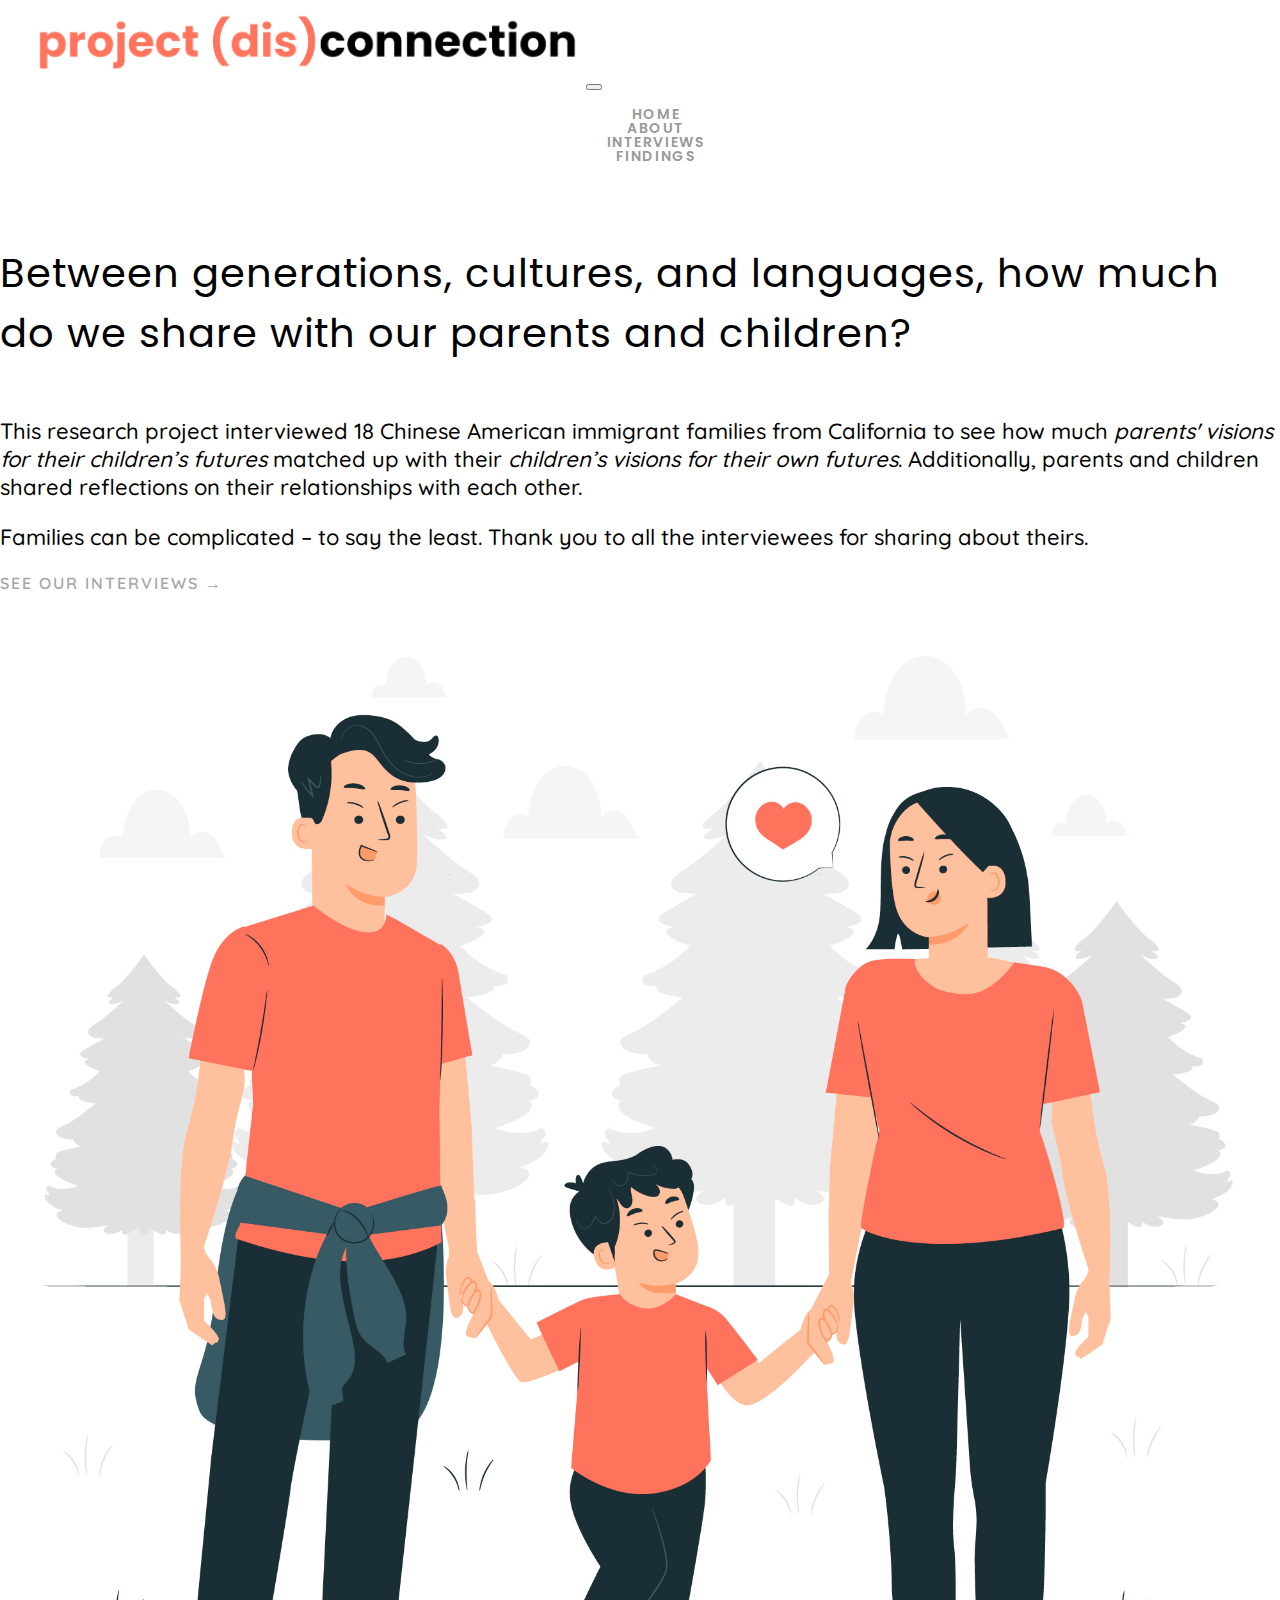
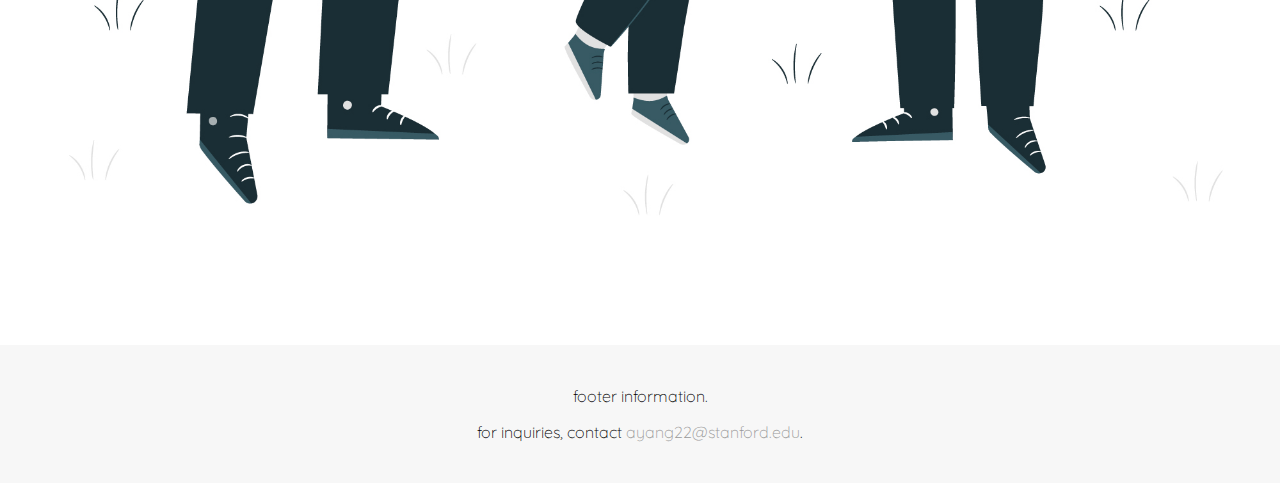
==== index.html @ 97ed6b00 "Uploading files 1" ====
<!DOCTYPE html>
<html lang="en">

<head>
  <meta charset="UTF-8">
  <meta http-equiv="X-UA-Compatible" content="IE=edge">
  <meta name="viewport" content="width=device-width, initial-scale=1.0">
  <title>Project (Dis)Connection</title>
  <!-- google fonts -->
  <link
    href="https://fonts.googleapis.com/css2?family=Poppins:ital,wght@0,300;0,400;0,500;0,600;0,700;0,800;1,300;1,400;1,500;1,600;1,700&display=swap"
    rel="stylesheet">
  <link href="https://fonts.googleapis.com/css2?family=Quicksand:wght@300&display=swap" rel="stylesheet">
  <!-- bootstrap CSS file -->
  <link href="https://cdn.jsdelivr.net/npm/bootstrap@5.1.3/dist/css/bootstrap.min.css" rel="stylesheet"
    integrity="sha384-1BmE4kWBq78iYhFldvKuhfTAU6auU8tT94WrHftjDbrCEXSU1oBoqyl2QvZ6jIW3" crossorigin="anonymous">
  <!-- box icon -->
  <link href='https://unpkg.com/boxicons@2.1.1/css/boxicons.min.css' rel='stylesheet'>
  <!-- CSS style -->
  <link rel="stylesheet" href="css/style.css">
</head>

<body>
  <!-- main start -->
  <div class="main-wrapper">
    <!-- header start -->
    <div class="header">

      <!-- navbar start -->
      <nav class="navbar navbar-expand-lg navbar-light">
        <div class="container-fluid">
          <a class="navbar-brand" href="index.html">
            <img src="img/logo.png" width="550" alt="">
          </a>
          
          <button class="navbar-toggler" type="button" data-bs-toggle="collapse" data-bs-target="#navbarSupportedContent" aria-controls="navbarSupportedContent" aria-expanded="false" aria-label="Toggle navigation">
            <span class="navbar-toggler-icon"></span>
          </button>

          <div class="collapse navbar-collapse" id="navbarSupportedContent">
            <ul class="navbar-nav ms-auto mt-2 mt-lg-0">

              <li class="nav-item">
                <a class="nav-link" href="index.html">home</a>
              </li>
              <li class="nav-item">
                <a class="nav-link" href="about.html">about</a>
              </li>
              <li class="nav-item">
                <a class="nav-link" href="interviews.html">interviews</a>
              </li>
              <li class="nav-item">
                <a class="nav-link" href="findings.html">findings</a>
              </li>

            </ul>
          </div>

        </div>
      </nav>
      <!-- navbar end -->

    </div>
    <!-- header end -->

    <!-- banner content start -->
    <div class="banner-section">
      <div class="container">
      <div class="row justify-content-center align-items-center">
        <div class="col-lg-6">
          <h1 class="banner-title">
            Between generations, cultures, and languages, how much do we share with our parents and children?
          </h1>
          <p class="banner-desc pb-3">
            This research project interviewed 18 Chinese American immigrant families from California
            to see how much <i>parents' visions for their children’s futures</i> matched up with their <i>children’s visions
            for their own futures</i>. Additionally, parents and children shared reflections on their relationships
            with each other.
          </p>
          <p class="banner-desc pb-3">
            Families can be complicated – to say the least. Thank you to all the interviewees for sharing about theirs.
          </p>
          <a href="interviews.html" class="banner-btn">
            see our interviews &rarr;
          </a>
        </div>
        <div class="col-lg-6 col-md-8">
          <img src="img/1.jpg" alt="">
        </div>
      </div>
    </div>
    <!-- banner content end -->

  </div>
  <!-- main end -->

  <!-- footer start -->
  <div class="footer">
    <p>footer information.</p>
    <p>for inquiries, contact <a href="mailto:ayang22@stanford.edu">ayang22@stanford.edu</a>.</p>
  </div>
  <!-- footer end -->

  <!-- bootstrap JS file -->
  <script src="https://cdn.jsdelivr.net/npm/bootstrap@5.1.3/dist/js/bootstrap.bundle.min.js"
    integrity="sha384-ka7Sk0Gln4gmtz2MlQnikT1wXgYsOg+OMhuP+IlRH9sENBO0LRn5q+8nbTov4+1p" crossorigin="anonymous">
  </script>
</body>

</html>
---- css/style.css ----
/* general CSS */

body {
    margin: 0 auto;
    padding: 0;
    box-sizing: border-box;
    font-family: 'Quicksand', sans-serif;
    background: #fff;
    color: #000;
    overflow-x: hidden;
}

ul {
    list-style: none;
}

img {
    max-width: 100%;

}

/* links */

a {
    text-decoration: none !important;
    color: #999;
    transition: all 0.5s ease-in-out;
}

a:hover {
    color: #ff735c !important;
}

/* navbar */

.navbar {
    position: relative;
}

.navbar-collapse {
    text-align: center;
}

.navbar-light .navbar-toggler:focus {
    color: #000;
    box-shadow: 0 0 0 2px;
}

.navbar .navbar-brand {
    padding-left: 2.0rem;
}

.navbar ul li {
    position: relative;
    padding-right: 2.0rem;
    margin-left: 2.5rem;
    margin-right: 1rem;
}

.navbar ul li a {
    position: relative;
    display: block;
    font-family: "Poppins", sans-serif;
    font-size: 14px;
    font-weight: 600;
    line-height: 14px;
    letter-spacing: 1.6px;
    text-transform: uppercase;
    color: #999;
}

/* banner content */

.banner-section {
    position: relative;
    padding-top: 1rem;
    padding-bottom: 3rem;
}

.banner-title {
    position: relative;
    margin: 0;
    padding-top: 3rem;
    padding-bottom: 2rem;
    font-family: "Poppins", "sans-serif";
    font-size: 40px;
    font-weight: 400;
    letter-spacing: 1px;
    color: #000;
}

.banner-section .banner-desc {
    position: relative;
    font-size: 22px;
    font-weight: 500;
}

.banner-section .banner-btn {
    position: relative;
    font-size: 16px;
    font-weight: 600;
    letter-spacing: 2px;
    text-transform: uppercase;
    color: #a5a7a7;
}

/* about content */

.about-section {
    position: relative;
    padding-bottom: 3rem;
}

.about-section .container {
    padding-bottom: 2rem;
}

.about-section .about-title {
    position: relative;
    margin: 0;
    padding-top: 3rem;
    padding-bottom: 2rem;
    font-family: "Poppins", sans-serif;
    font-size: 40px;
    font-weight: 400;
    letter-spacing: 1px;
    text-transform: capitalize;
    color: #000;
}

.about-section .about-desc {
    position: relative;
    font-size: 22px;
    font-weight: 500;
}

/* interviews about */

.interviews-heading .text-center {
    padding-left: 200px;
    padding-right: 200px;
    text-align: center;
}

/* interviews heading */

.interviews-heading {
    position: relative;
    padding-bottom: 1rem;
}

.interviews-heading .interviews-headline {
    position: relative;
    font-family: "Poppins", sans-serif;
    font-size: 35px; 
    font-weight: 400;
    letter-spacing: 1px;
    text-transform: capitalize;
    color: #000;
}

.interviews-heading .interviews-desc {
    position: relative;
    font-size: 22px;
    font-weight: 500;
}

#product {
    padding: 3rem 0;
}

.controls {
    text-align: center;
    margin-bottom: 3rem;
}

.control {
    display: inline-block;
    padding: 1rem 2.0rem;
    margin: 1rem 0.5rem;
    border: none;
    outline: none;
    border-radius: 2.5rem;
    font-weight: 600;
    color: white;
    background: #ff735c;
    cursor: pointer;
}

.control2 {
    display: inline-block;
    padding: 1rem 2.0rem;
    margin: 1rem 0.5rem;
    border: none;
    outline: none;
    border-radius: 2.5rem;
    font-weight: 600;
    color: white;
    background: #000000;
    cursor: pointer;
}

.control.mixitup-control-active {
    background: #e84127;
}

.products {
    display: flex;
    flex-wrap: wrap;
    align-items: center;
    justify-content: center;
    gap: 2rem;
}

.response-btn {
    margin: 15px;
}

.response1-btn {
    width: 350px;
    text-align: left;
    background: #222;
    color: #fff;
    border-radius: 4px;
    padding: 12px;
}

.response2-btn {
    width: 350px;
    text-align: left;
    background: #e84127;
    color: #fff;
    border-radius: 4px;
    padding: 12px;
}

.mix {
    max-width: 50rem;
}

/* interviews content */

.popup .overlay {
    position: fixed;
    top: 0px;
    left: 0px;
    width: 100vw;
    height: 100vh;
    background: rgba(0, 0, 0, 0.7);
    z-index: 1;
    display: none;
}

.popup .content {
    position: absolute;
    top: 50%;
    left: 50%;
    transform: translate(-50%, -50%) scale(0);
    background: #fff;
    width: 750px;
    height: 75%;
    z-index: 2;
    padding: 20px;
    box-sizing: border-box;
}

.popup .close-btn {
    cursor: pointer;
    position: absolute;
    right: 20px;
    top: 20px;
    width: 30px;
    height: 30px;
    background: #222;
    color: #fff;
    font-size: 25px;
    font-weight: 600;
    line-height: 30px;
    text-align: center;
    border-radius: 50%;
}

.popup.active .overlay {
    display: block;
}

.popup.active .content {
    transition: all 300ms ease-in-out;
    transform: translate(-50%, -50%) scale(1);
}

/* footer */

.footer {
    width: 100%;
    color: #000000;
    font-weight: 300;
    background: #f7f7f7;
    text-align: center;
    padding: 25px 0;
    margin-top: 20px;
}
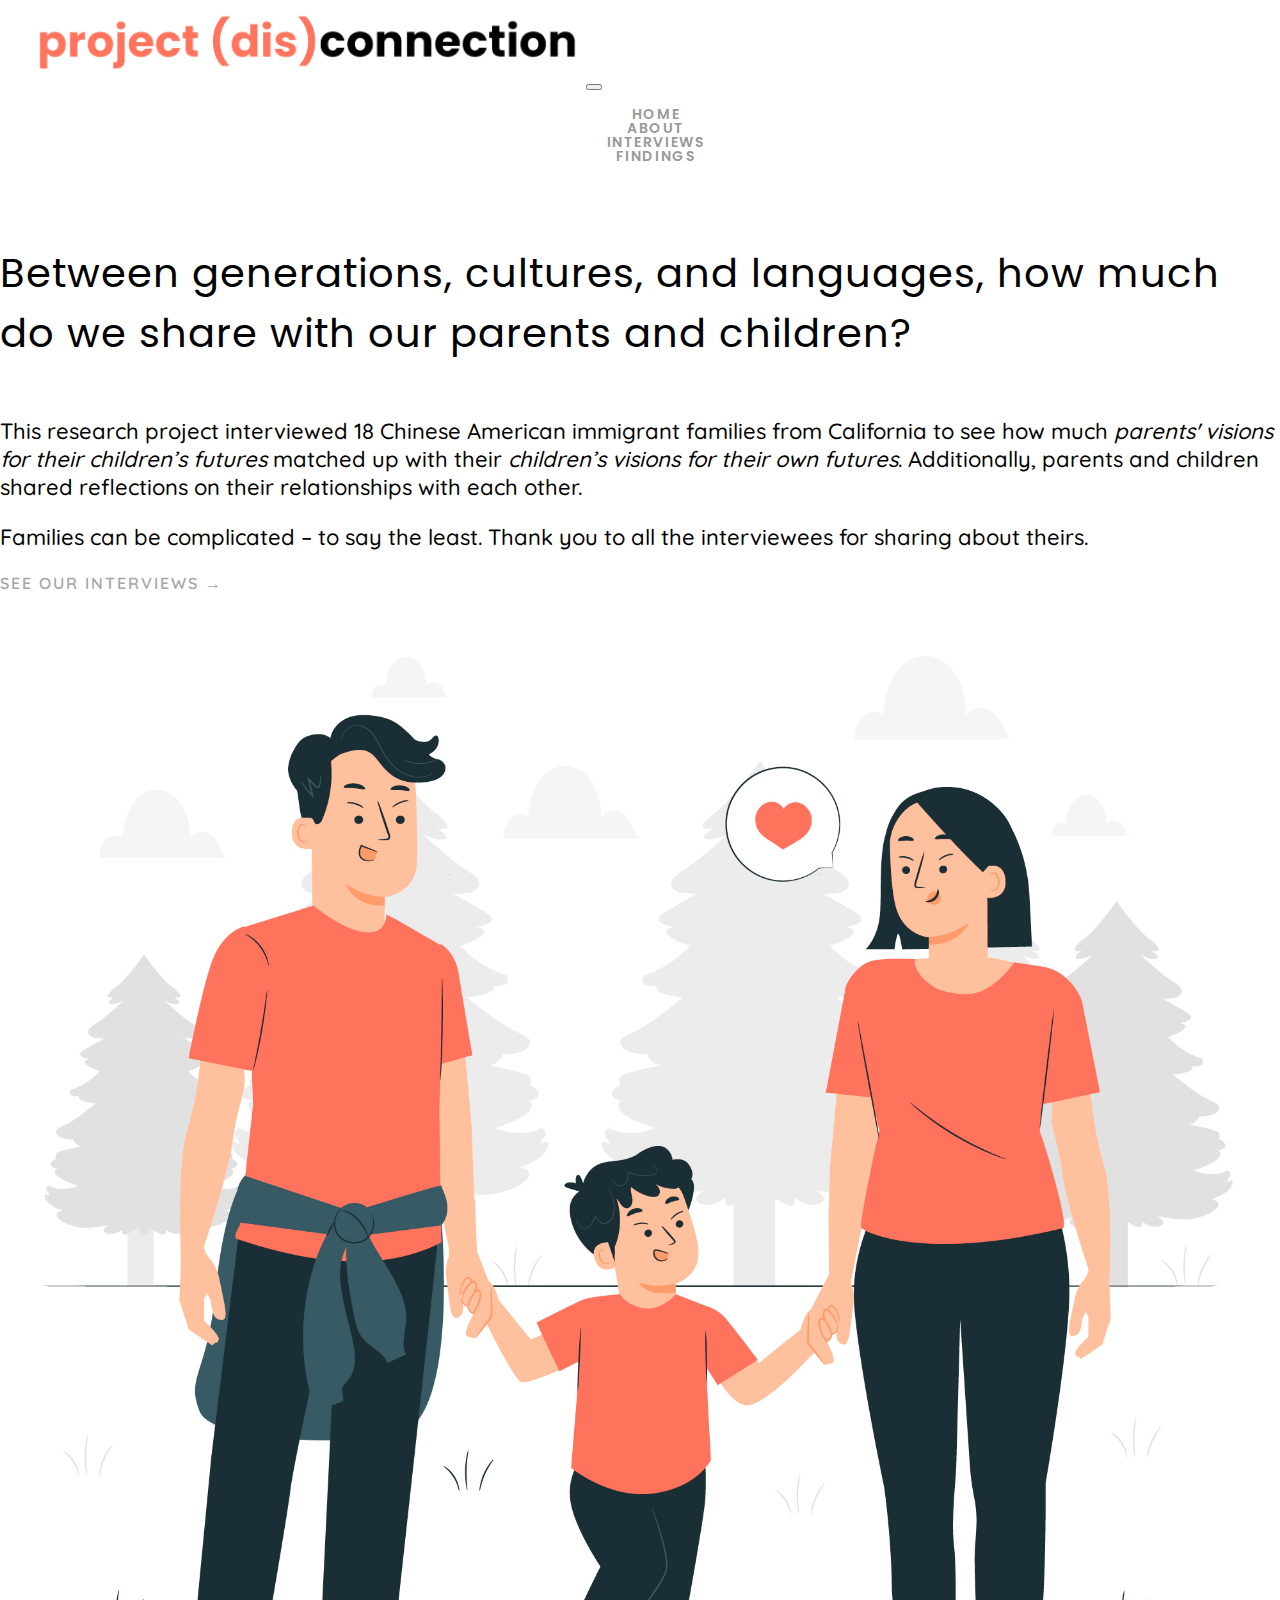
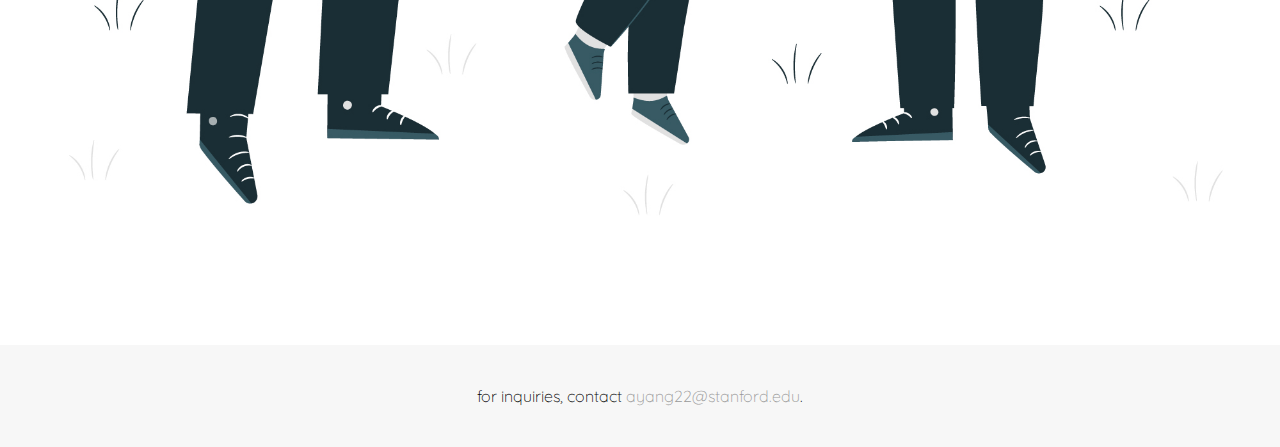
==== commit 4f00f3c9: "Update index.html" ====
--- a/index.html
+++ b/index.html
@@ -96,7 +96,6 @@
 
   <!-- footer start -->
   <div class="footer">
-    <p>footer information.</p>
     <p>for inquiries, contact <a href="mailto:ayang22@stanford.edu">ayang22@stanford.edu</a>.</p>
   </div>
   <!-- footer end -->
@@ -107,4 +106,4 @@
   </script>
 </body>
 
-</html>+</html>
